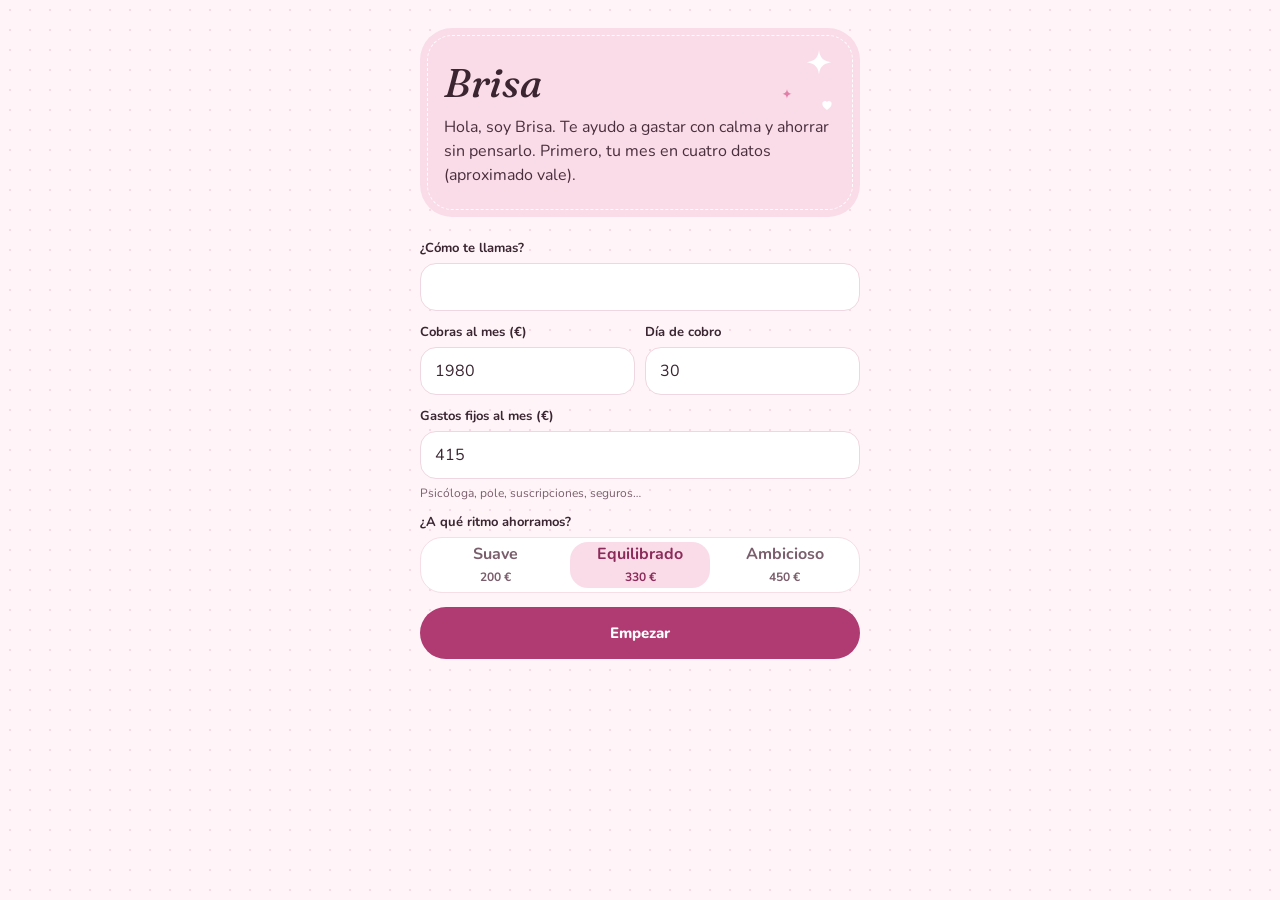
==== index.html @ 7176dec2 "Add files via upload" ====
<!doctype html>
<html lang="es">
<head>
<meta charset="utf-8">
<meta name="viewport" content="width=device-width, initial-scale=1, viewport-fit=cover">
<meta name="theme-color" content="#FFF5F8">
<title>Brisa</title>
<link rel="manifest" href="manifest.webmanifest">
<link rel="icon" href="icon-192.png">
<link rel="apple-touch-icon" href="icon-192.png">
<link rel="preconnect" href="https://fonts.googleapis.com">
<link rel="preconnect" href="https://fonts.gstatic.com" crossorigin>
<link rel="stylesheet" href="https://fonts.googleapis.com/css2?family=Fraunces:ital,opsz,wght@0,9..144,400;0,9..144,500;1,9..144,400;1,9..144,500&family=Nunito:wght@400;600;700;800&display=swap">
<link rel="stylesheet" href="styles.css">
</head>
<body>
<div id="app" class="app"></div>
<nav id="nav" class="nav" aria-label="Principal" hidden>
  <a href="#inicio" data-r="inicio"><svg viewBox="0 0 24 24"><path d="M4 11l8-6 8 6v8a1 1 0 0 1-1 1h-4v-5h-6v5H5a1 1 0 0 1-1-1z"/></svg><span>Inicio</span></a>
  <a href="#movimientos" data-r="movimientos"><svg viewBox="0 0 24 24"><path d="M9 7h11M9 12h11M9 17h11M4.5 7h.01M4.5 12h.01M4.5 17h.01"/></svg><span>Movimientos</span></a>
  <a href="#presupuesto" data-r="presupuesto"><svg viewBox="0 0 24 24"><path d="M11 4a8 8 0 1 0 9 9h-9z"/><path d="M14.5 3.5a7 7 0 0 1 6 6h-6z"/></svg><span>Presupuesto</span></a>
  <a href="#metas" data-r="metas"><svg viewBox="0 0 24 24"><circle cx="12" cy="12" r="8"/><circle cx="12" cy="12" r="4"/><circle cx="12" cy="12" r="0.6"/></svg><span>Metas</span></a>
</nav>
<dialog id="sheet" class="sheet"></dialog>
<input id="file" type="file" accept=".xlsx,.xls,.csv" hidden>
<script src="xlsx.core.min.js"></script>
<script src="categorizador.js"></script>
<script src="reglas-iniciales.js"></script>
<script src="app.js"></script>
</body>
</html>
---- styles.css ----
:root{
  --bg:#FFF5F8; --dots:#F8D9E5; --ink:#3A2530; --muted:#7A5E6B; --line:#F6DDE6; --line2:#F0D6E0;
  --berry:#B03A72; --berry-d:#8C2A5A; --rose:#FADCE8; --rose2:#E27FA8; --rose3:#E9A8C3;
  --mint:#D5EFE3; --mint-d:#2F6B50; --mint-b:#6FBF98; --peach:#FADFD2; --peach-d:#8A4E36;
  --butter:#F8EDC6; --butter-d:#6A5D35; --sky:#D6E8F7; --sky-d:#3E6A92; --lilac:#EBDFFB; --lilac-d:#55406E;
  --serif:'Fraunces',Georgia,serif; --sans:'Nunito',system-ui,-apple-system,sans-serif;
}
*{box-sizing:border-box}
html,body{margin:0;background:var(--bg);color:var(--ink);font-family:var(--sans);-webkit-tap-highlight-color:transparent}
body{background-image:radial-gradient(var(--dots) 1.3px,transparent 1.5px);background-size:20px 20px;min-height:100vh}
a{color:var(--berry)}
button,input,select{font:inherit;color:inherit}
.app{max-width:480px;margin:0 auto;padding:calc(28px + env(safe-area-inset-top)) 20px 120px}
.app.full{padding-bottom:40px}
h1,.h1{font-family:var(--serif);font-style:italic;font-weight:500;font-size:28px;letter-spacing:-.3px;margin:0}
.h2{font-family:var(--serif);font-weight:500;font-size:17px;margin:20px 0 10px}
.muted{color:var(--muted)}
.small{font-size:13px}
.xs{font-size:12px}
.spark{display:inline-block;width:16px;height:16px;margin-left:6px;vertical-align:3px;fill:var(--rose2)}
.top{display:flex;justify-content:space-between;align-items:center;margin-bottom:18px;gap:12px}
.icon-btn{width:44px;height:44px;border-radius:22px;border:1px solid var(--line);background:#fff;display:flex;align-items:center;justify-content:center;cursor:pointer;flex-shrink:0;text-decoration:none;color:var(--ink)}
svg{stroke:currentColor;fill:none;stroke-width:1.6;stroke-linecap:round;stroke-linejoin:round}
.icon-btn svg{width:20px;height:20px}
.card{border-radius:24px;padding:16px 18px;background:#fff;border:1px solid var(--line);margin-bottom:12px}
.card.dash{border:1.5px dashed #F0C3D5}
.hero{position:relative;background:var(--rose);border-radius:32px;padding:24px;outline:1.5px dashed rgba(255,255,255,.95);outline-offset:-8px;margin-bottom:12px;overflow:hidden}
.stitch{outline:1.5px dashed rgba(255,255,255,.95);outline-offset:-8px}
.orn{position:absolute;pointer-events:none;stroke:none}
.big{font-family:var(--serif);font-weight:500;font-size:64px;letter-spacing:-2px;line-height:1}
.num{font-family:var(--serif);font-weight:500}
.bar{height:8px;border-radius:4px;background:rgba(255,255,255,.7);overflow:hidden}
.bar.l{background:#F6E6EC}
.bar>i{display:block;height:100%;border-radius:4px;background:var(--rose2)}
.row{display:flex;justify-content:space-between;align-items:center;gap:10px}
.link-card{display:flex;align-items:center;gap:14px;border-radius:24px;padding:16px 18px;text-decoration:none;color:var(--ink);margin-bottom:12px;border:0;width:100%;text-align:left;cursor:pointer}
.link-card .ic{width:44px;height:44px;border-radius:22px;background:rgba(255,255,255,.75);display:flex;align-items:center;justify-content:center;flex-shrink:0}
.link-card .ic svg{width:22px;height:22px}
.link-card .t{display:flex;flex-direction:column;gap:2px;flex-grow:1}
.link-card b{font-size:15px}
.btn{display:flex;align-items:center;justify-content:center;gap:8px;min-height:52px;border-radius:26px;border:0;background:var(--berry);color:#fff;font-weight:800;font-size:15px;cursor:pointer;text-decoration:none;width:100%;padding:0 18px}
.btn.ghost{background:#fff;color:var(--ink);border:1px solid var(--line2)}
.btn.small{min-height:40px;font-size:13px;width:auto;padding:0 16px}
.btns{display:flex;gap:10px;margin-top:16px}
.field{display:flex;flex-direction:column;gap:6px;font-size:13px;font-weight:700;margin-bottom:12px}
.field input,.field select{min-height:48px;border:1px solid var(--line2);border-radius:16px;background:#fff;padding:0 14px;font-size:16px;font-weight:400}
.field input:focus,.field select:focus{outline:2px solid var(--rose2);outline-offset:1px}
.seg{display:flex;gap:4px;padding:4px;background:#fff;border:1px solid var(--line);border-radius:22px;margin-bottom:14px}
.seg button{flex:1;min-height:44px;border:0;border-radius:18px;background:transparent;color:var(--muted);font-weight:700;cursor:pointer}
.seg button[aria-pressed=true]{background:var(--rose);color:var(--berry-d)}
.mov{display:flex;align-items:center;gap:12px;padding:10px 0;border-bottom:1px solid var(--line);width:100%;background:none;border-left:0;border-right:0;border-top:0;text-align:left;cursor:pointer}
.mov .av{width:40px;height:40px;border-radius:20px;display:flex;align-items:center;justify-content:center;font-family:var(--serif);flex-shrink:0}
.mov .t{flex-grow:1;min-width:0;display:flex;flex-direction:column;gap:3px}
.mov .n{font-size:15px;font-weight:600;white-space:nowrap;overflow:hidden;text-overflow:ellipsis}
.chip{display:inline-block;padding:2px 8px;border-radius:10px;font-size:12px;color:var(--ink)}
.amt{font-family:var(--serif);font-size:16px;white-space:nowrap}
.amt.pos{color:var(--mint-d)}
.tiles{display:grid;grid-template-columns:repeat(2,minmax(0,1fr));gap:10px;margin-bottom:12px}
.tile{border-radius:22px;padding:14px 16px;text-decoration:none;color:var(--ink)}
.tile .num{font-size:30px;line-height:1.1;display:block}
.nav{position:fixed;left:50%;transform:translateX(-50%);bottom:calc(16px + env(safe-area-inset-bottom));width:calc(100% - 32px);max-width:448px;height:68px;background:#fff;border:1px solid var(--line);border-radius:30px;display:flex;justify-content:space-around;align-items:center;box-shadow:0 10px 30px rgba(176,58,114,.08);z-index:5}
.nav[hidden]{display:none}
.nav a{display:flex;flex-direction:column;align-items:center;justify-content:center;gap:3px;min-width:64px;min-height:52px;border-radius:20px;text-decoration:none;color:var(--muted);font-size:11px;font-weight:600}
.nav a svg{width:22px;height:22px}
.nav a.on{color:var(--berry-d);background:#FCE4EE;outline:1px dashed var(--rose3);outline-offset:-4px}
.sheet{border:0;border-radius:28px 28px 0 0;padding:20px 20px calc(24px + env(safe-area-inset-bottom));width:100%;max-width:480px;margin:auto auto 0;background:#fff;color:var(--ink)}
.sheet::backdrop{background:rgba(58,37,48,.3)}
.cats{display:grid;grid-template-columns:repeat(2,minmax(0,1fr));gap:8px;margin:12px 0}
.cats button{min-height:44px;border-radius:16px;border:1px solid var(--line);background:#fff;font-size:14px;font-weight:600;cursor:pointer;text-align:left;padding:0 12px;display:flex;align-items:center;gap:8px}
.cats button[aria-pressed=true]{background:var(--rose);border-color:var(--rose2)}
.dot{width:10px;height:10px;border-radius:5px;flex-shrink:0;display:inline-block}
.check{display:flex;gap:10px;align-items:center;font-size:14px;margin:6px 0 14px}
.check input{width:20px;height:20px;accent-color:var(--berry)}
.drop{display:flex;flex-direction:column;align-items:center;gap:8px;text-align:center;padding:26px 18px;background:#fff;border:2px dashed var(--rose3);border-radius:26px;cursor:pointer;width:100%}
.toast{position:fixed;left:50%;transform:translateX(-50%);bottom:100px;background:var(--ink);color:#fff;padding:12px 18px;border-radius:20px;font-size:14px;z-index:10;max-width:90%}
.empty{text-align:center;padding:30px 10px;color:var(--muted)}
@keyframes brSpin{to{transform:rotate(360deg)}}
@keyframes brTwinkle{0%,100%{transform:scale(.5);opacity:.35}50%{transform:scale(1.1);opacity:1}}
@keyframes brPop{0%{transform:scale(.7);opacity:0}70%{transform:scale(1.04);opacity:1}100%{transform:scale(1)}}
.spin{animation:brSpin 2.4s linear infinite}
.tw{animation:brTwinkle 1.6s ease-in-out infinite}
.pop{animation:brPop .45s cubic-bezier(.2,.9,.3,1.2) both}
@media (prefers-reduced-motion:reduce){.spin,.tw,.pop{animation:none}}
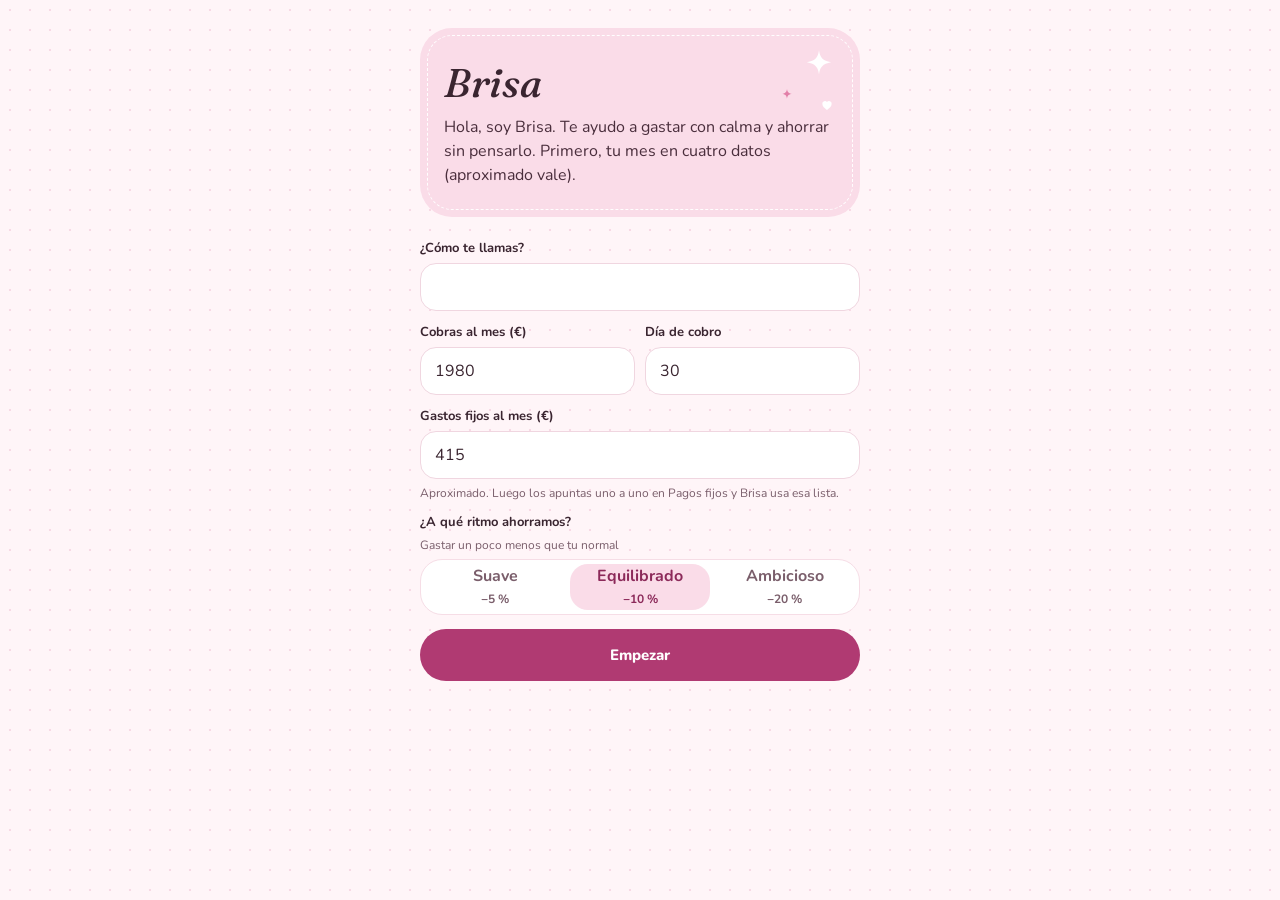
==== commit 2591fd50: "Brisa v0.2.3: calendario de cargos fijos y v0.2 reconstruida - Pagos fijos con calendario: cada carg" ====
--- a/index.html
+++ b/index.html
@@ -10,16 +10,16 @@
 <link rel="apple-touch-icon" href="icon-192.png">
 <link rel="preconnect" href="https://fonts.googleapis.com">
 <link rel="preconnect" href="https://fonts.gstatic.com" crossorigin>
-<link rel="stylesheet" href="https://fonts.googleapis.com/css2?family=Fraunces:ital,opsz,wght@0,9..144,400;0,9..144,500;1,9..144,400;1,9..144,500&family=Nunito:wght@400;600;700;800&display=swap">
+<link rel="stylesheet" href="https://fonts.googleapis.com/css2?family=Fraunces:ital,opsz,wght@0,9..144,400;0,9..144,500;1,9..144,400;1,9..144,500&family=Nunito:wght@400;600;700;800&family=Pixelify+Sans:wght@400;600&display=swap">
 <link rel="stylesheet" href="styles.css">
 </head>
 <body>
 <div id="app" class="app"></div>
 <nav id="nav" class="nav" aria-label="Principal" hidden>
-  <a href="#inicio" data-r="inicio"><svg viewBox="0 0 24 24"><path d="M4 11l8-6 8 6v8a1 1 0 0 1-1 1h-4v-5h-6v5H5a1 1 0 0 1-1-1z"/></svg><span>Inicio</span></a>
-  <a href="#movimientos" data-r="movimientos"><svg viewBox="0 0 24 24"><path d="M9 7h11M9 12h11M9 17h11M4.5 7h.01M4.5 12h.01M4.5 17h.01"/></svg><span>Movimientos</span></a>
-  <a href="#presupuesto" data-r="presupuesto"><svg viewBox="0 0 24 24"><path d="M11 4a8 8 0 1 0 9 9h-9z"/><path d="M14.5 3.5a7 7 0 0 1 6 6h-6z"/></svg><span>Presupuesto</span></a>
-  <a href="#metas" data-r="metas"><svg viewBox="0 0 24 24"><circle cx="12" cy="12" r="8"/><circle cx="12" cy="12" r="4"/><circle cx="12" cy="12" r="0.6"/></svg><span>Metas</span></a>
+  <a href="#inicio" data-r="inicio"><svg viewBox="0 0 24 24" aria-hidden="true"><path d="M4.5 10.4 12 4.5l7.5 5.9v8.1a1.5 1.5 0 0 1-1.5 1.5H6a1.5 1.5 0 0 1-1.5-1.5z" fill="currentColor" fill-opacity=".2" stroke="none"/><path d="M4.5 10.4 12 4.5l7.5 5.9v8.1a1.5 1.5 0 0 1-1.5 1.5H6a1.5 1.5 0 0 1-1.5-1.5z"/><path d="M10 20v-4a2 2 0 0 1 4 0v4"/></svg><span>Inicio</span></a>
+  <a href="#movimientos" data-r="movimientos"><svg viewBox="0 0 24 24" aria-hidden="true"><path d="M3.5 7a2 2 0 0 1 2-2h13a2 2 0 0 1 2 2v0a2 2 0 0 1-2 2h-13a2 2 0 0 1-2-2z" fill="currentColor" fill-opacity=".2" stroke="none"/><path d="M9 7h10M9 12h10M9 17h6.5"/><circle cx="5.5" cy="7" r="1.15" fill="currentColor" stroke="none"/><circle cx="5.5" cy="12" r="1.15" fill="currentColor" stroke="none"/><circle cx="5.5" cy="17" r="1.15" fill="currentColor" stroke="none"/></svg><span>Movimientos</span></a>
+  <a href="#presupuesto" data-r="presupuesto"><svg viewBox="0 0 24 24" aria-hidden="true"><path d="M14 3.6a7.4 7.4 0 0 1 6.4 6.4H14z" fill="currentColor" fill-opacity=".2" stroke="none"/><path d="M11 4.5a7.6 7.6 0 1 0 8.5 8.5H11z"/><path d="M14 3.6a7.4 7.4 0 0 1 6.4 6.4H14z"/></svg><span>Presupuesto</span></a>
+  <a href="#metas" data-r="metas"><svg viewBox="0 0 24 24" aria-hidden="true"><path d="M16.5 12a4.5 4.5 0 1 1-9 0 4.5 4.5 0 0 1 9 0z" fill="currentColor" fill-opacity=".2" stroke="none"/><circle cx="12" cy="12" r="8"/><circle cx="12" cy="12" r="4.5"/><circle cx="12" cy="12" r="1.1" fill="currentColor" stroke="none"/></svg><span>Metas</span></a>
 </nav>
 <dialog id="sheet" class="sheet"></dialog>
 <input id="file" type="file" accept=".xlsx,.xls,.csv" hidden>
--- a/styles.css
+++ b/styles.css
@@ -59,7 +59,7 @@
 .tile{border-radius:22px;padding:14px 16px;text-decoration:none;color:var(--ink)}
 .tile .num{font-size:30px;line-height:1.1;display:block}
 .nav{position:fixed;left:50%;transform:translateX(-50%);bottom:calc(16px + env(safe-area-inset-bottom));width:calc(100% - 32px);max-width:448px;height:68px;background:#fff;border:1px solid var(--line);border-radius:30px;display:flex;justify-content:space-around;align-items:center;box-shadow:0 10px 30px rgba(176,58,114,.08);z-index:5}
-.nav[hidden]{display:none}
+.nav[hidden],.field[hidden]{display:none}
 .nav a{display:flex;flex-direction:column;align-items:center;justify-content:center;gap:3px;min-width:64px;min-height:52px;border-radius:20px;text-decoration:none;color:var(--muted);font-size:11px;font-weight:600}
 .nav a svg{width:22px;height:22px}
 .nav a.on{color:var(--berry-d);background:#FCE4EE;outline:1px dashed var(--rose3);outline-offset:-4px}
@@ -81,3 +81,51 @@
 .tw{animation:brTwinkle 1.6s ease-in-out infinite}
 .pop{animation:brPop .45s cubic-bezier(.2,.9,.3,1.2) both}
 @media (prefers-reduced-motion:reduce){.spin,.tw,.pop{animation:none}}
+
+.pix{font-family:'Pixelify Sans',ui-monospace,monospace}
+.hearts{display:flex;gap:4px;flex-wrap:wrap;margin-top:4px}
+.pix-art{stroke:none!important}
+.pix-art rect{stroke:none}
+.hearts svg,.pix-art{stroke:none;fill:none}
+
+/* v0.2.3 */
+.icon-btn.sm{width:36px;height:36px;border-radius:18px}
+.icon-btn.sm svg{width:18px;height:18px}
+.ic-big{width:56px;height:56px;border-radius:28px;display:flex;align-items:center;justify-content:center}
+.ic-big svg{width:28px;height:28px}
+.ln{display:flex;justify-content:space-between;align-items:center;gap:10px;font-size:14px}
+.ln .num{font-size:17px;white-space:nowrap}
+.total-pix{display:flex;justify-content:space-between;align-items:baseline;background:var(--rose);border-radius:20px;padding:12px 16px;margin-bottom:12px}
+.total-pix .pix{font-size:13px;color:var(--berry-d);letter-spacing:.5px}
+/* Calendario de cargos */
+.cal{padding:14px 14px 12px}
+.cal-g{display:grid;grid-template-columns:repeat(7,minmax(0,1fr));gap:2px;text-align:center}
+.cal-h{font-size:11px;font-weight:700;color:var(--muted);padding:2px 0 4px}
+.cal-d{display:flex;flex-direction:column;align-items:center;justify-content:flex-start;gap:2px;min-height:44px;padding:5px 0 3px;border:0;border-radius:12px;background:none;font-size:13px;cursor:pointer;color:var(--ink)}
+.cal-d.hoy span:first-child{width:24px;height:24px;line-height:24px;border-radius:12px;outline:1.5px solid var(--rose2)}
+.cal-d.sel{background:var(--rose)}
+.cal-p{display:flex;gap:2px;height:9px;align-items:center}
+.cal-p i{width:6px;height:6px;border-radius:3px;display:block}
+.cal-p svg,.cal-ley svg{stroke:none;fill:none}
+.cal-ley{display:flex;flex-wrap:wrap;gap:6px 12px;margin-top:8px}
+.cal-ley span{display:inline-flex;align-items:center;gap:4px}
+.cal-ley i{width:7px;height:7px;border-radius:4px;display:inline-block}
+.mov .av b{font-weight:500}
+.cuotas-ed{display:grid;grid-template-columns:repeat(3,minmax(0,1fr));gap:8px;margin-bottom:12px}
+.cuotas-ed input{min-height:42px}
+/* Ajustes en grupos */
+.aj-lbl{font-family:var(--serif);font-size:15px;font-weight:500;font-style:italic;margin:0 0 6px 4px}
+.aj-grp{background:#fff;border:1px solid var(--line);border-radius:22px;padding:2px 16px;margin-bottom:14px}
+.aj-row{display:flex;align-items:center;gap:10px;min-height:52px;padding:6px 0;border:0;border-bottom:1px solid var(--line);background:none;width:100%;text-align:left;text-decoration:none;color:var(--ink);cursor:pointer}
+div.aj-row{cursor:default}
+.aj-row:last-child{border-bottom:0}
+.aj-row .t{display:flex;flex-direction:column;gap:1px;flex-grow:1;min-width:0}
+.aj-row b{font-size:14px}
+.aj-in{min-height:40px;border:1px solid var(--line2);border-radius:12px;background:#fff;padding:0 10px;font-size:16px;text-align:right}
+.aj-in:focus{outline:2px solid var(--rose2);outline-offset:1px}
+/* Ventana con destellos */
+@keyframes brFade{from{opacity:0}to{opacity:1}}
+.scrim{position:fixed;inset:0;background:rgba(58,37,48,.28);display:flex;align-items:center;justify-content:center;padding:24px;z-index:20;animation:brFade .25s ease-out}
+.modal{position:relative;width:100%;max-width:380px;background:var(--rose);border-radius:34px;padding:40px 26px 24px;display:flex;flex-direction:column;align-items:center;gap:10px;text-align:center;box-shadow:0 24px 60px rgba(176,58,114,.25)}
+.d1{animation-delay:.1s}.d2{animation-delay:.4s}.d3{animation-delay:.7s}.d4{animation-delay:1s}.d5{animation-delay:1.3s}.d6{animation-delay:.55s}
+@media (prefers-reduced-motion:reduce){.scrim{animation:none}}
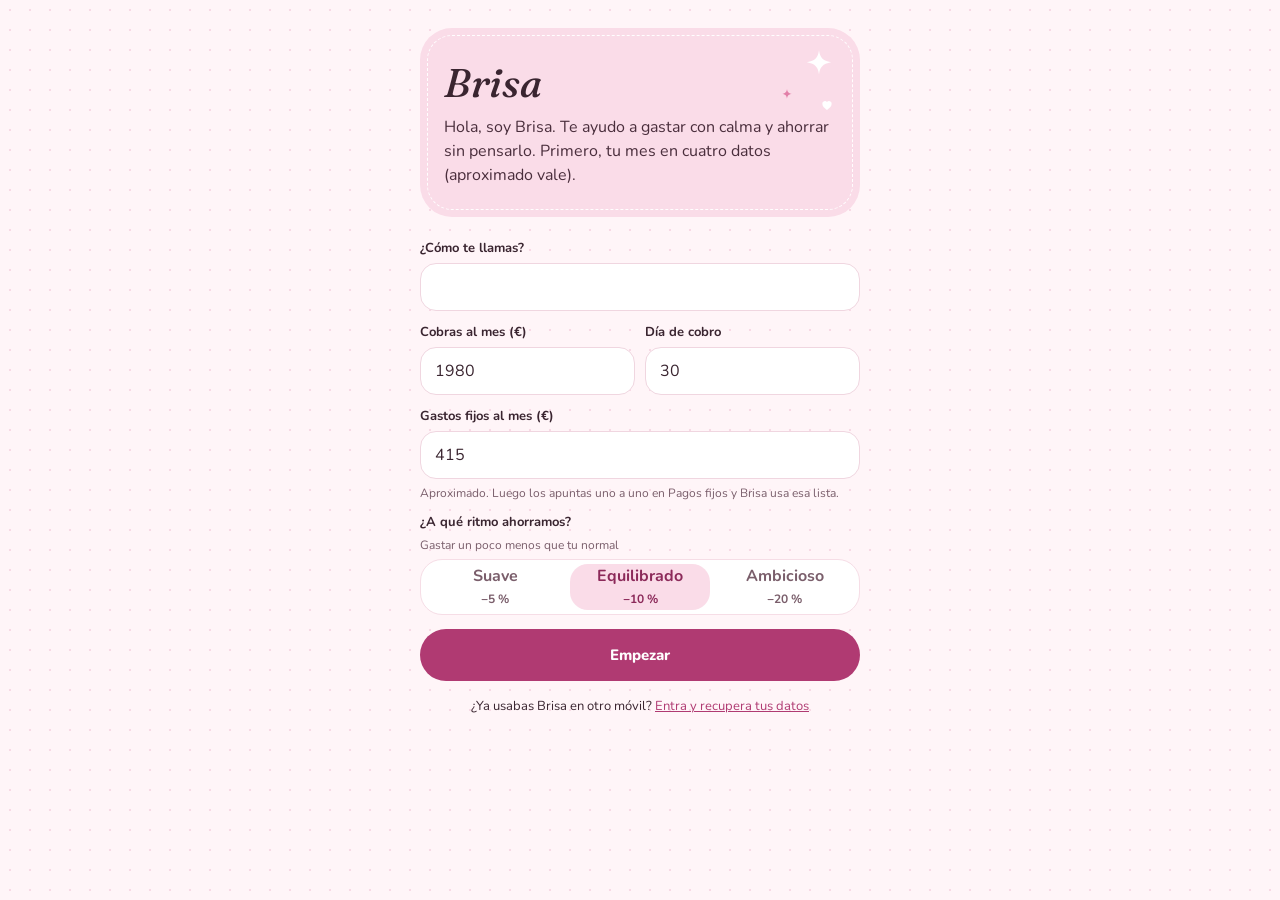
==== commit e881c9db: "v0.6.0: modo oscuro rosado (Automático, Claro u Oscuro en Ajustes) Co-Authored-By: Claude Opus 5.5 <" ====
--- a/index.html
+++ b/index.html
@@ -4,6 +4,20 @@
 <meta charset="utf-8">
 <meta name="viewport" content="width=device-width, initial-scale=1, viewport-fit=cover">
 <meta name="theme-color" content="#FFF5F8">
+<script>
+  // Modo oscuro: «auto» sigue al móvil; «light»/«dark» fijos (Ajustes › Apariencia)
+  (function () {
+    var mq = window.matchMedia ? matchMedia('(prefers-color-scheme: dark)') : null;
+    window.brisaTema = function () {
+      var t = 'auto'; try { t = localStorage.getItem('brisa:tema') || 'auto'; } catch (e) {}
+      var dark = t === 'dark' || (t === 'auto' && mq && mq.matches);
+      document.documentElement.setAttribute('data-theme', dark ? 'dark' : 'light');
+      var m = document.querySelector('meta[name=theme-color]'); if (m) m.setAttribute('content', dark ? '#2B1623' : '#FFF5F8');
+    };
+    window.brisaTema();
+    if (mq && mq.addEventListener) mq.addEventListener('change', window.brisaTema);
+  })();
+</script>
 <title>Brisa</title>
 <link rel="manifest" href="manifest.webmanifest">
 <link rel="icon" href="icon-192.png">
@@ -26,6 +40,8 @@
 <script src="xlsx.core.min.js"></script>
 <script src="categorizador.js"></script>
 <script src="reglas-iniciales.js"></script>
+<script src="supabase.js"></script>
+<script src="nube-config.js"></script>
 <script src="app.js"></script>
 </body>
 </html>
--- a/styles.css
+++ b/styles.css
@@ -1,4 +1,8 @@
+html{color-scheme:light}
 :root{
+  --card:#fff; --hero:#FADCE8; --t-hero:#4A2E3C; --t-hero2:#6A3A50; --t-peach:#5A4238; --t-mint:#3B4A43; --t-mint2:#22392E;
+  --wash:rgba(255,255,255,.75); --dash:#F0C3D5; --pill:#FCE4EE; --bar-l:#F6E6EC; --butter-l:#FFFBEA; --lilac-ic:#6A3FA0;
+  --av-bg:#FFF1E8; --av-bd:#F0B49B; --pt-bg:#EAF2FB; --pt-bd:#B5D4F4; --ex-bg:#F4EEFC; --ex-bd:#D9C8F3;
   --bg:#FFF5F8; --dots:#F8D9E5; --ink:#3A2530; --muted:#7A5E6B; --line:#F6DDE6; --line2:#F0D6E0;
   --berry:#B03A72; --berry-d:#8C2A5A; --rose:#FADCE8; --rose2:#E27FA8; --rose3:#E9A8C3;
   --mint:#D5EFE3; --mint-d:#2F6B50; --mint-b:#6FBF98; --peach:#FADFD2; --peach-d:#8A4E36;
@@ -19,33 +23,33 @@
 .xs{font-size:12px}
 .spark{display:inline-block;width:16px;height:16px;margin-left:6px;vertical-align:3px;fill:var(--rose2)}
 .top{display:flex;justify-content:space-between;align-items:center;margin-bottom:18px;gap:12px}
-.icon-btn{width:44px;height:44px;border-radius:22px;border:1px solid var(--line);background:#fff;display:flex;align-items:center;justify-content:center;cursor:pointer;flex-shrink:0;text-decoration:none;color:var(--ink)}
+.icon-btn{width:44px;height:44px;border-radius:22px;border:1px solid var(--line);background:var(--card);display:flex;align-items:center;justify-content:center;cursor:pointer;flex-shrink:0;text-decoration:none;color:var(--ink)}
 svg{stroke:currentColor;fill:none;stroke-width:1.6;stroke-linecap:round;stroke-linejoin:round}
 .icon-btn svg{width:20px;height:20px}
-.card{border-radius:24px;padding:16px 18px;background:#fff;border:1px solid var(--line);margin-bottom:12px}
-.card.dash{border:1.5px dashed #F0C3D5}
-.hero{position:relative;background:var(--rose);border-radius:32px;padding:24px;outline:1.5px dashed rgba(255,255,255,.95);outline-offset:-8px;margin-bottom:12px;overflow:hidden}
+.card{border-radius:24px;padding:16px 18px;background:var(--card);border:1px solid var(--line);margin-bottom:12px}
+.card.dash{border:1.5px dashed var(--dash)}
+.hero{position:relative;background:var(--hero);border-radius:32px;padding:24px;outline:1.5px dashed rgba(255,255,255,.95);outline-offset:-8px;margin-bottom:12px;overflow:hidden}
 .stitch{outline:1.5px dashed rgba(255,255,255,.95);outline-offset:-8px}
 .orn{position:absolute;pointer-events:none;stroke:none}
 .big{font-family:var(--serif);font-weight:500;font-size:64px;letter-spacing:-2px;line-height:1}
 .num{font-family:var(--serif);font-weight:500}
 .bar{height:8px;border-radius:4px;background:rgba(255,255,255,.7);overflow:hidden}
-.bar.l{background:#F6E6EC}
+.bar.l{background:var(--bar-l)}
 .bar>i{display:block;height:100%;border-radius:4px;background:var(--rose2)}
 .row{display:flex;justify-content:space-between;align-items:center;gap:10px}
 .link-card{display:flex;align-items:center;gap:14px;border-radius:24px;padding:16px 18px;text-decoration:none;color:var(--ink);margin-bottom:12px;border:0;width:100%;text-align:left;cursor:pointer}
-.link-card .ic{width:44px;height:44px;border-radius:22px;background:rgba(255,255,255,.75);display:flex;align-items:center;justify-content:center;flex-shrink:0}
+.link-card .ic{width:44px;height:44px;border-radius:22px;background:var(--wash);display:flex;align-items:center;justify-content:center;flex-shrink:0}
 .link-card .ic svg{width:22px;height:22px}
 .link-card .t{display:flex;flex-direction:column;gap:2px;flex-grow:1}
 .link-card b{font-size:15px}
 .btn{display:flex;align-items:center;justify-content:center;gap:8px;min-height:52px;border-radius:26px;border:0;background:var(--berry);color:#fff;font-weight:800;font-size:15px;cursor:pointer;text-decoration:none;width:100%;padding:0 18px}
-.btn.ghost{background:#fff;color:var(--ink);border:1px solid var(--line2)}
+.btn.ghost{background:var(--card);color:var(--ink);border:1px solid var(--line2)}
 .btn.small{min-height:40px;font-size:13px;width:auto;padding:0 16px}
 .btns{display:flex;gap:10px;margin-top:16px}
 .field{display:flex;flex-direction:column;gap:6px;font-size:13px;font-weight:700;margin-bottom:12px}
-.field input,.field select{min-height:48px;border:1px solid var(--line2);border-radius:16px;background:#fff;padding:0 14px;font-size:16px;font-weight:400}
+.field input,.field select{min-height:48px;border:1px solid var(--line2);border-radius:16px;background:var(--card);padding:0 14px;font-size:16px;font-weight:400}
 .field input:focus,.field select:focus{outline:2px solid var(--rose2);outline-offset:1px}
-.seg{display:flex;gap:4px;padding:4px;background:#fff;border:1px solid var(--line);border-radius:22px;margin-bottom:14px}
+.seg{display:flex;gap:4px;padding:4px;background:var(--card);border:1px solid var(--line);border-radius:22px;margin-bottom:14px}
 .seg button{flex:1;min-height:44px;border:0;border-radius:18px;background:transparent;color:var(--muted);font-weight:700;cursor:pointer}
 .seg button[aria-pressed=true]{background:var(--rose);color:var(--berry-d)}
 .mov{display:flex;align-items:center;gap:12px;padding:10px 0;border-bottom:1px solid var(--line);width:100%;background:none;border-left:0;border-right:0;border-top:0;text-align:left;cursor:pointer}
@@ -58,20 +62,20 @@
 .tiles{display:grid;grid-template-columns:repeat(2,minmax(0,1fr));gap:10px;margin-bottom:12px}
 .tile{border-radius:22px;padding:14px 16px;text-decoration:none;color:var(--ink)}
 .tile .num{font-size:30px;line-height:1.1;display:block}
-.nav{position:fixed;left:50%;transform:translateX(-50%);bottom:calc(16px + env(safe-area-inset-bottom));width:calc(100% - 32px);max-width:448px;height:68px;background:#fff;border:1px solid var(--line);border-radius:30px;display:flex;justify-content:space-around;align-items:center;box-shadow:0 10px 30px rgba(176,58,114,.08);z-index:5}
+.nav{position:fixed;left:50%;transform:translateX(-50%);bottom:calc(16px + env(safe-area-inset-bottom));width:calc(100% - 32px);max-width:448px;height:68px;background:var(--card);border:1px solid var(--line);border-radius:30px;display:flex;justify-content:space-around;align-items:center;box-shadow:0 10px 30px rgba(176,58,114,.08);z-index:5}
 .nav[hidden],.field[hidden]{display:none}
 .nav a{display:flex;flex-direction:column;align-items:center;justify-content:center;gap:3px;min-width:64px;min-height:52px;border-radius:20px;text-decoration:none;color:var(--muted);font-size:11px;font-weight:600}
 .nav a svg{width:22px;height:22px}
-.nav a.on{color:var(--berry-d);background:#FCE4EE;outline:1px dashed var(--rose3);outline-offset:-4px}
-.sheet{border:0;border-radius:28px 28px 0 0;padding:20px 20px calc(24px + env(safe-area-inset-bottom));width:100%;max-width:480px;margin:auto auto 0;background:#fff;color:var(--ink)}
+.nav a.on{color:var(--berry-d);background:var(--pill);outline:1px dashed var(--rose3);outline-offset:-4px}
+.sheet{border:0;border-radius:28px 28px 0 0;padding:20px 20px calc(24px + env(safe-area-inset-bottom));width:100%;max-width:480px;margin:auto auto 0;background:var(--card);color:var(--ink)}
 .sheet::backdrop{background:rgba(58,37,48,.3)}
 .cats{display:grid;grid-template-columns:repeat(2,minmax(0,1fr));gap:8px;margin:12px 0}
-.cats button{min-height:44px;border-radius:16px;border:1px solid var(--line);background:#fff;font-size:14px;font-weight:600;cursor:pointer;text-align:left;padding:0 12px;display:flex;align-items:center;gap:8px}
+.cats button{min-height:44px;border-radius:16px;border:1px solid var(--line);background:var(--card);font-size:14px;font-weight:600;cursor:pointer;text-align:left;padding:0 12px;display:flex;align-items:center;gap:8px}
 .cats button[aria-pressed=true]{background:var(--rose);border-color:var(--rose2)}
 .dot{width:10px;height:10px;border-radius:5px;flex-shrink:0;display:inline-block}
 .check{display:flex;gap:10px;align-items:center;font-size:14px;margin:6px 0 14px}
 .check input{width:20px;height:20px;accent-color:var(--berry)}
-.drop{display:flex;flex-direction:column;align-items:center;gap:8px;text-align:center;padding:26px 18px;background:#fff;border:2px dashed var(--rose3);border-radius:26px;cursor:pointer;width:100%}
+.drop{display:flex;flex-direction:column;align-items:center;gap:8px;text-align:center;padding:26px 18px;background:var(--card);border:2px dashed var(--rose3);border-radius:26px;cursor:pointer;width:100%}
 .toast{position:fixed;left:50%;transform:translateX(-50%);bottom:100px;background:var(--ink);color:#fff;padding:12px 18px;border-radius:20px;font-size:14px;z-index:10;max-width:90%}
 .empty{text-align:center;padding:30px 10px;color:var(--muted)}
 @keyframes brSpin{to{transform:rotate(360deg)}}
@@ -115,17 +119,97 @@
 .cuotas-ed input{min-height:42px}
 /* Ajustes en grupos */
 .aj-lbl{font-family:var(--serif);font-size:15px;font-weight:500;font-style:italic;margin:0 0 6px 4px}
-.aj-grp{background:#fff;border:1px solid var(--line);border-radius:22px;padding:2px 16px;margin-bottom:14px}
+.aj-grp{background:var(--card);border:1px solid var(--line);border-radius:22px;padding:2px 16px;margin-bottom:14px}
 .aj-row{display:flex;align-items:center;gap:10px;min-height:52px;padding:6px 0;border:0;border-bottom:1px solid var(--line);background:none;width:100%;text-align:left;text-decoration:none;color:var(--ink);cursor:pointer}
 div.aj-row{cursor:default}
 .aj-row:last-child{border-bottom:0}
 .aj-row .t{display:flex;flex-direction:column;gap:1px;flex-grow:1;min-width:0}
 .aj-row b{font-size:14px}
-.aj-in{min-height:40px;border:1px solid var(--line2);border-radius:12px;background:#fff;padding:0 10px;font-size:16px;text-align:right}
+.aj-in{min-height:40px;border:1px solid var(--line2);border-radius:12px;background:var(--card);padding:0 10px;font-size:16px;text-align:right}
 .aj-in:focus{outline:2px solid var(--rose2);outline-offset:1px}
 /* Ventana con destellos */
 @keyframes brFade{from{opacity:0}to{opacity:1}}
 .scrim{position:fixed;inset:0;background:rgba(58,37,48,.28);display:flex;align-items:center;justify-content:center;padding:24px;z-index:20;animation:brFade .25s ease-out}
-.modal{position:relative;width:100%;max-width:380px;background:var(--rose);border-radius:34px;padding:40px 26px 24px;display:flex;flex-direction:column;align-items:center;gap:10px;text-align:center;box-shadow:0 24px 60px rgba(176,58,114,.25)}
+.modal{position:relative;width:100%;max-width:380px;background:var(--hero);border-radius:34px;padding:40px 26px 24px;display:flex;flex-direction:column;align-items:center;gap:10px;text-align:center;box-shadow:0 24px 60px rgba(176,58,114,.25)}
 .d1{animation-delay:.1s}.d2{animation-delay:.4s}.d3{animation-delay:.7s}.d4{animation-delay:1s}.d5{animation-delay:1.3s}.d6{animation-delay:.55s}
 @media (prefers-reduced-motion:reduce){.scrim{animation:none}}
+/* v0.3.2 · ¿Me lo compro? */
+.cq-pill{display:flex;align-items:center;gap:12px;min-height:52px;border-radius:26px;background:var(--card);border:1.5px dashed var(--rose3);padding:0 12px 0 8px;margin-bottom:12px;text-decoration:none;color:var(--ink)}
+.cq-pill .ic{width:36px;height:36px;border-radius:18px;background:var(--lilac);color:var(--lilac-ic);display:flex;align-items:center;justify-content:center;flex-shrink:0}
+.cq-pill .ic svg{width:20px;height:20px}
+.cq-pill b{font-size:15px;font-weight:800;flex-grow:1}
+.cq-pill .cnt{font-size:12px;font-weight:700;color:var(--berry-d);background:var(--pill);padding:4px 10px;border-radius:12px;white-space:nowrap}
+.chips{display:flex;gap:6px;flex-wrap:wrap}
+.chip-b{min-height:36px;padding:0 14px;border-radius:18px;border:1px solid var(--line2);background:var(--card);font-size:13px;font-weight:700;cursor:pointer}
+.chip-b[aria-pressed=true]{background:var(--rose);color:var(--berry-d);border-color:var(--rose3)}
+#cqSave svg{width:18px;height:18px}
+/* v0.3.3 · Tu semana en 1 minuto */
+.sem-card{min-height:min(540px,calc(100vh - 260px));border-radius:34px;padding:30px 26px;display:flex;flex-direction:column;gap:16px;margin-bottom:0}
+/* v0.4.3 · Candado: huella o PIN */
+.lk{position:fixed;inset:0;z-index:60;background-color:var(--bg);background-image:radial-gradient(var(--dots) 1.3px,transparent 1.5px);background-size:20px 20px;display:flex;flex-direction:column;align-items:center;text-align:center;padding:calc(96px + env(safe-area-inset-top)) 24px 0;overflow:hidden}
+.lk-finger{position:relative;width:150px;height:150px;border-radius:75px;border:0;background:var(--rose);color:var(--berry);display:flex;align-items:center;justify-content:center;margin:30px 0 28px;cursor:pointer}
+.lk-finger .pulse,.lk-finger .pulse2{position:absolute;inset:0;border-radius:75px;border:2px solid var(--rose2)}
+@keyframes brPulse{0%{transform:scale(1);opacity:.55}100%{transform:scale(1.45);opacity:0}}
+.pulse{animation:brPulse 1.8s ease-out infinite}.pulse2{animation:brPulse 1.8s ease-out .9s infinite}
+.lk-alt{position:absolute;bottom:calc(48px + env(safe-area-inset-bottom));left:24px;right:24px;min-height:48px;border:0;background:transparent;color:var(--berry);font-size:15px;font-weight:800;cursor:pointer}
+.lk-msg{font-size:15px;color:var(--muted);margin-bottom:18px}.lk-msg.lk-err{color:var(--berry);font-weight:700}
+.lk-dots{display:flex;gap:16px;margin-bottom:36px}.lk-dots i{width:16px;height:16px;border-radius:8px;border:2px solid var(--rose2);display:block}.lk-dots i.on{background:var(--rose2)}
+.lk-keys{display:grid;grid-template-columns:repeat(3,minmax(0,1fr));gap:14px 22px;width:100%;max-width:280px}
+.lk-key{width:72px;height:72px;border-radius:36px;border:1px solid var(--line);background:var(--card);font-family:var(--serif);font-size:26px;color:var(--ink);cursor:pointer;justify-self:center;display:flex;align-items:center;justify-content:center}
+.lk-key:active{background:var(--rose)}.lk-key.lk-flat{border:0;background:transparent;color:var(--berry)}
+.lk-in-sheet{display:flex;flex-direction:column;align-items:center;padding:12px 0 4px}
+@keyframes brShake{0%,100%{transform:translateX(0)}25%{transform:translateX(-8px)}75%{transform:translateX(8px)}}
+.shake{animation:brShake .3s ease-in-out 2}
+@media (prefers-reduced-motion:reduce){.pulse,.pulse2{animation:none;opacity:0}.shake{animation:none}}
+/* v0.4.9 · Brisa te recomienda */
+.rec-home{display:flex;flex-direction:column;gap:10px;border-radius:24px;padding:14px 18px;margin-bottom:12px;background:var(--card);border:1.5px dashed var(--dash);text-decoration:none;color:var(--ink)}
+.rec-home.av,.rec.av{background:var(--av-bg);border-color:var(--av-bd)}
+.rec-home .lab,.rec .lab{font-size:12px;letter-spacing:.8px;color:var(--berry)}
+.rec-home.av .lab,.rec.av .lab{color:var(--peach-d)}
+.rec-home .cnt{background:var(--rose);color:var(--berry-d);border-radius:10px;padding:1px 9px;font-size:12px;font-weight:800}
+.rec-home .mas{text-align:right;font-weight:800;color:var(--berry)}
+.rec-home.av .mas{color:var(--peach-d)}
+.rec-h{display:flex;gap:12px;align-items:flex-start}
+.rec-h .ic{width:40px;height:40px;border-radius:20px;background:var(--rose);color:var(--berry);display:flex;align-items:center;justify-content:center;flex-shrink:0}
+.rec-h .ic svg{width:20px;height:20px}
+.av .rec-h .ic{background:var(--peach);color:var(--peach-d)}
+.rec-h .t{display:flex;flex-direction:column;gap:2px;min-width:0}
+.rec-h b{font-size:15px}
+.rec-h .small{color:var(--muted);line-height:1.45;margin:2px 0 0}
+.av .rec-h .small{color:var(--t-peach)}
+.rec{background:var(--card);border:1.5px dashed var(--dash);border-radius:24px;padding:16px 18px;margin-bottom:12px}
+.rec.ys{border-style:solid;border-color:var(--line)}
+.rec-b{display:flex;gap:8px;justify-content:flex-end;flex-wrap:wrap;margin-top:12px}
+.av .rec-b .btn:not(.ghost){background:var(--peach-d)}
+.rec-no{display:block;margin:8px 0 0 auto;background:none;border:0;color:var(--muted);font-size:12px;text-decoration:underline;cursor:pointer;padding:6px 0}
+.ys-t{display:grid;grid-template-columns:minmax(0,1.2fr) minmax(0,1fr) minmax(0,1fr);gap:8px;align-items:center;min-height:34px;border-bottom:1px solid var(--line);font-size:14px}
+.ys-t>span:not(:first-child){text-align:right}
+.ys-now{display:flex;flex-direction:column;gap:2px;background:var(--mint);color:var(--t-mint2);border-radius:16px;padding:10px 14px;margin:8px 0 10px;font-size:13px;line-height:1.45}
+.ys-now.mal{background:var(--peach);color:var(--t-peach)}
+/* v0.5.0 · mes típico, extras y viajes */
+.tip-r{display:grid;grid-template-columns:minmax(0,1.5fr) minmax(0,.8fr) minmax(0,.8fr);gap:6px;align-items:center;min-height:34px;font-size:14px;border-bottom:1px solid var(--line)}
+.tip-r>span:not(:first-child){text-align:right}
+.puntual{background:var(--pt-bg);border:1px solid var(--pt-bd);color:var(--ink)}
+.puntual .lab{font-size:12px;letter-spacing:.8px;color:var(--sky-d)}
+.puntual b{display:block;margin-top:2px}
+.puntual p.small{color:var(--sky-d);line-height:1.45;margin:4px 0 0}
+.puntual .btn:not(.ghost){background:var(--sky-d)}
+.extras{background:var(--ex-bg);border:1px solid var(--ex-bd);color:var(--lilac-d)}
+.icon-btn.sm{width:36px;height:36px}
+/* v0.6.0 · modo oscuro rosado (Automático = como el móvil; Claro / Oscuro fijos en Ajustes) */
+:root[data-theme="dark"]{
+  color-scheme:dark;
+  --bg:#2B1623; --dots:#4A2639; --ink:#FCEEF4; --muted:#DDB3C7; --line:#5A2F48; --line2:#6B3956;
+  --berry:#D25A93; --berry-d:#FFB3D2; --rose:#5C2643; --rose2:#F08DB8; --rose3:#8A4469;
+  --mint:#24403A; --mint-d:#9EE2C2; --mint-b:#6FBF98; --peach:#53302A; --peach-d:#F7BFA3;
+  --butter:#4A3F24; --butter-d:#EBD58F; --sky:#253A50; --sky-d:#A8CCEE; --lilac:#3E2B52; --lilac-d:#D9C2F5;
+  --card:#3B1D2F; --hero:#7A2F57; --t-hero:#FBDCE8; --t-hero2:#FBDCE8; --t-peach:#F7BFA3; --t-mint:#9EE2C2; --t-mint2:#CFF3E2;
+  --wash:rgba(255,255,255,.1); --dash:#8A4469; --pill:#5C2643; --bar-l:#4A2639; --butter-l:#3A3122; --lilac-ic:#D9C2F5;
+  --av-bg:#53302A; --av-bd:#8A5544; --pt-bg:#253A50; --pt-bd:#3E5F80; --ex-bg:#3E2B52; --ex-bd:#5E4880;
+}
+:root[data-theme="dark"] .chip,:root[data-theme="dark"] .mov .av{color:#3A2530}
+:root[data-theme="dark"] .toast{background:#FCEEF4;color:#2B1623}
+:root[data-theme="dark"] .av .rec-b .btn:not(.ghost),:root[data-theme="dark"] .puntual .btn:not(.ghost){color:#2B1623}
+:root[data-theme="dark"] .nav{box-shadow:0 10px 30px rgba(0,0,0,.35)}
+:root[data-theme="dark"] .hero,:root[data-theme="dark"] .stitch{outline-color:rgba(255,255,255,.45)}
+:root[data-theme="dark"] .sheet::backdrop,:root[data-theme="dark"] .scrim{background:rgba(0,0,0,.5)}
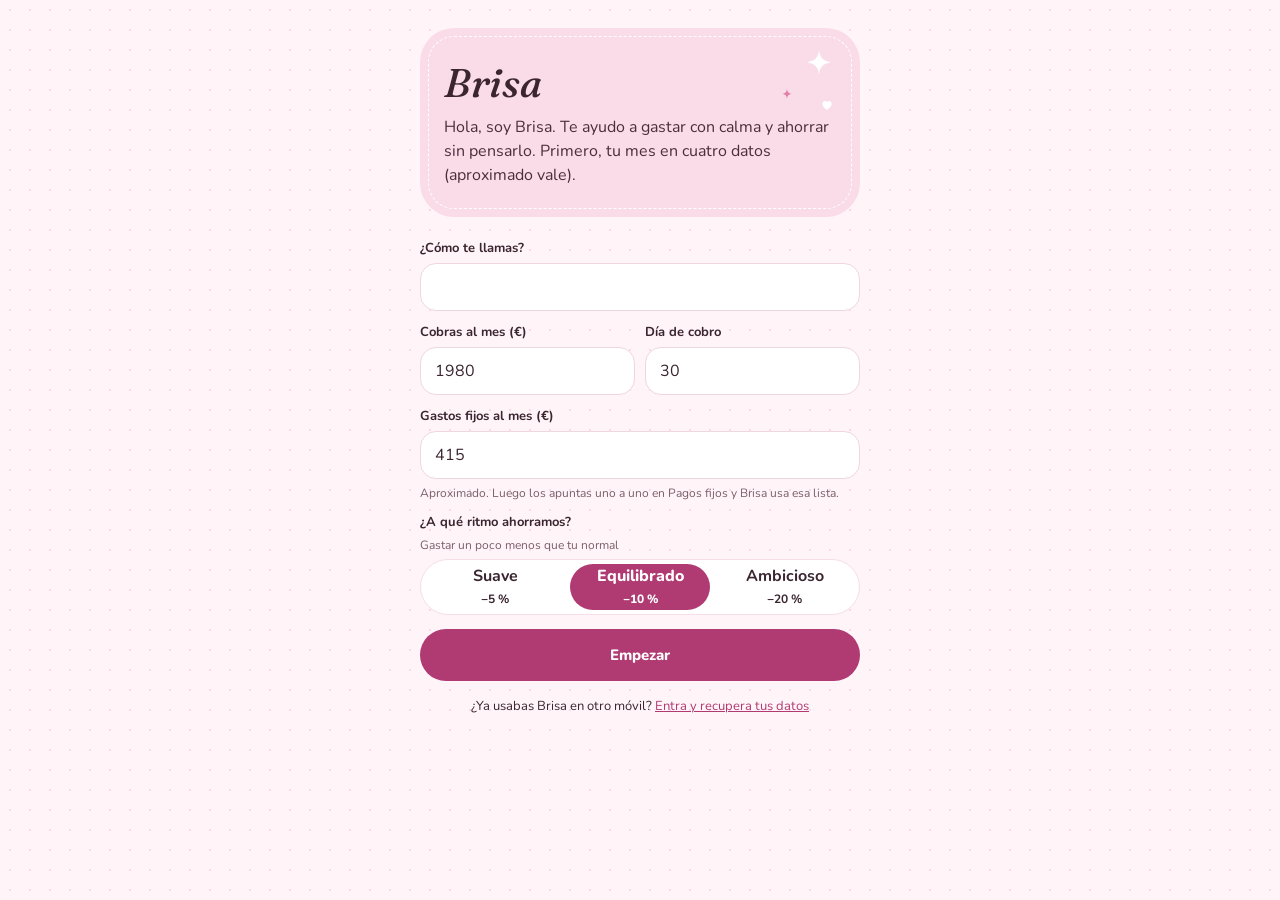
==== commit 4ed5be90: "v0.9.0: estilo Bra-Píxel y voz más sassy Barra de 5 pestañas con la activa en píldora, inicial en un" ====
--- a/index.html
+++ b/index.html
@@ -30,10 +30,11 @@
 <body>
 <div id="app" class="app"></div>
 <nav id="nav" class="nav" aria-label="Principal" hidden>
-  <a href="#inicio" data-r="inicio"><svg viewBox="0 0 24 24" aria-hidden="true"><path d="M4.5 10.4 12 4.5l7.5 5.9v8.1a1.5 1.5 0 0 1-1.5 1.5H6a1.5 1.5 0 0 1-1.5-1.5z" fill="currentColor" fill-opacity=".2" stroke="none"/><path d="M4.5 10.4 12 4.5l7.5 5.9v8.1a1.5 1.5 0 0 1-1.5 1.5H6a1.5 1.5 0 0 1-1.5-1.5z"/><path d="M10 20v-4a2 2 0 0 1 4 0v4"/></svg><span>Inicio</span></a>
-  <a href="#movimientos" data-r="movimientos"><svg viewBox="0 0 24 24" aria-hidden="true"><path d="M3.5 7a2 2 0 0 1 2-2h13a2 2 0 0 1 2 2v0a2 2 0 0 1-2 2h-13a2 2 0 0 1-2-2z" fill="currentColor" fill-opacity=".2" stroke="none"/><path d="M9 7h10M9 12h10M9 17h6.5"/><circle cx="5.5" cy="7" r="1.15" fill="currentColor" stroke="none"/><circle cx="5.5" cy="12" r="1.15" fill="currentColor" stroke="none"/><circle cx="5.5" cy="17" r="1.15" fill="currentColor" stroke="none"/></svg><span>Movimientos</span></a>
-  <a href="#presupuesto" data-r="presupuesto"><svg viewBox="0 0 24 24" aria-hidden="true"><path d="M14 3.6a7.4 7.4 0 0 1 6.4 6.4H14z" fill="currentColor" fill-opacity=".2" stroke="none"/><path d="M11 4.5a7.6 7.6 0 1 0 8.5 8.5H11z"/><path d="M14 3.6a7.4 7.4 0 0 1 6.4 6.4H14z"/></svg><span>Presupuesto</span></a>
-  <a href="#metas" data-r="metas"><svg viewBox="0 0 24 24" aria-hidden="true"><path d="M16.5 12a4.5 4.5 0 1 1-9 0 4.5 4.5 0 0 1 9 0z" fill="currentColor" fill-opacity=".2" stroke="none"/><circle cx="12" cy="12" r="8"/><circle cx="12" cy="12" r="4.5"/><circle cx="12" cy="12" r="1.1" fill="currentColor" stroke="none"/></svg><span>Metas</span></a>
+  <a href="#inicio" data-r="inicio"><span class="pi"><svg viewBox="0 0 24 24" aria-hidden="true"><path d="M4.5 10.4 12 4.5l7.5 5.9v8.1a1.5 1.5 0 0 1-1.5 1.5H6a1.5 1.5 0 0 1-1.5-1.5z" fill="currentColor" fill-opacity=".2" stroke="none"/><path d="M4.5 10.4 12 4.5l7.5 5.9v8.1a1.5 1.5 0 0 1-1.5 1.5H6a1.5 1.5 0 0 1-1.5-1.5z"/><path d="M10 20v-4a2 2 0 0 1 4 0v4"/></svg></span><span>Inicio</span></a>
+  <a href="#movimientos" data-r="movimientos"><span class="pi"><svg viewBox="0 0 24 24" aria-hidden="true"><path d="M3.5 7a2 2 0 0 1 2-2h13a2 2 0 0 1 2 2v0a2 2 0 0 1-2 2h-13a2 2 0 0 1-2-2z" fill="currentColor" fill-opacity=".2" stroke="none"/><path d="M9 7h10M9 12h10M9 17h6.5"/><circle cx="5.5" cy="7" r="1.15" fill="currentColor" stroke="none"/><circle cx="5.5" cy="12" r="1.15" fill="currentColor" stroke="none"/><circle cx="5.5" cy="17" r="1.15" fill="currentColor" stroke="none"/></svg></span><span>Movimientos</span></a>
+  <a href="#presupuesto" data-r="presupuesto"><span class="pi"><svg viewBox="0 0 24 24" aria-hidden="true"><path d="M14 3.6a7.4 7.4 0 0 1 6.4 6.4H14z" fill="currentColor" fill-opacity=".2" stroke="none"/><path d="M11 4.5a7.6 7.6 0 1 0 8.5 8.5H11z"/><path d="M14 3.6a7.4 7.4 0 0 1 6.4 6.4H14z"/></svg></span><span>Presupuesto</span></a>
+  <a href="#metas" data-r="metas"><span class="pi"><svg viewBox="0 0 24 24" aria-hidden="true"><path d="M16.5 12a4.5 4.5 0 1 1-9 0 4.5 4.5 0 0 1 9 0z" fill="currentColor" fill-opacity=".2" stroke="none"/><circle cx="12" cy="12" r="8"/><circle cx="12" cy="12" r="4.5"/><circle cx="12" cy="12" r="1.1" fill="currentColor" stroke="none"/></svg></span><span>Metas</span></a>
+  <a href="#ajustes" data-r="ajustes"><span class="pi"><svg viewBox="0 0 24 24" aria-hidden="true"><path d="M17.7 7.5a2.2 2.2 0 1 1-4.4 0 2.2 2.2 0 0 1 4.4 0zM11.2 16.5a2.2 2.2 0 1 1-4.4 0 2.2 2.2 0 0 1 4.4 0z" fill="currentColor" fill-opacity=".2" stroke="none"/><path d="M4 7.5h9.3M17.7 7.5H20M4 16.5h2.8M11.2 16.5H20"/><circle cx="15.5" cy="7.5" r="2.2"/><circle cx="9" cy="16.5" r="2.2"/></svg></span><span>Ajustes</span></a>
 </nav>
 <dialog id="sheet" class="sheet"></dialog>
 <input id="file" type="file" accept=".xlsx,.xls,.csv" hidden>
--- a/styles.css
+++ b/styles.css
@@ -201,9 +201,9 @@
   color-scheme:dark;
   --bg:#2B1623; --dots:#4A2639; --ink:#FCEEF4; --muted:#DDB3C7; --line:#5A2F48; --line2:#6B3956;
   --berry:#D25A93; --berry-d:#FFB3D2; --rose:#5C2643; --rose2:#F08DB8; --rose3:#8A4469;
-  --mint:#24403A; --mint-d:#9EE2C2; --mint-b:#6FBF98; --peach:#53302A; --peach-d:#F7BFA3;
+  --mint:#4A3528; --mint-d:#F3D7A4; --mint-b:#E3B877; --peach:#53302A; --peach-d:#F7BFA3;
   --butter:#4A3F24; --butter-d:#EBD58F; --sky:#253A50; --sky-d:#A8CCEE; --lilac:#3E2B52; --lilac-d:#D9C2F5;
-  --card:#3B1D2F; --hero:#7A2F57; --t-hero:#FBDCE8; --t-hero2:#FBDCE8; --t-peach:#F7BFA3; --t-mint:#9EE2C2; --t-mint2:#CFF3E2;
+  --card:#3B1D2F; --hero:#7A2F57; --t-hero:#FBDCE8; --t-hero2:#FBDCE8; --t-peach:#F7BFA3; --t-mint:#F3D7A4; --t-mint2:#FBEBD0;
   --wash:rgba(255,255,255,.1); --dash:#8A4469; --pill:#5C2643; --bar-l:#4A2639; --butter-l:#3A3122; --lilac-ic:#D9C2F5;
   --av-bg:#53302A; --av-bd:#8A5544; --pt-bg:#253A50; --pt-bd:#3E5F80; --ex-bg:#3E2B52; --ex-bd:#5E4880;
 }
@@ -213,3 +213,32 @@
 :root[data-theme="dark"] .nav{box-shadow:0 10px 30px rgba(0,0,0,.35)}
 :root[data-theme="dark"] .hero,:root[data-theme="dark"] .stitch{outline-color:rgba(255,255,255,.45)}
 :root[data-theme="dark"] .sheet::backdrop,:root[data-theme="dark"] .scrim{background:rgba(0,0,0,.5)}
+/* v0.9.0 · Bra-Píxel: la distribución de Material 3 Expressive con el alma de Brisa */
+.card{border-radius:26px}
+.hero{border-radius:34px;outline-offset:-9px}
+.tile{border-radius:24px}
+.link-card,.rec,.rec-home{border-radius:26px}
+.sheet{border-radius:34px 34px 0 0}
+/* Control segmentado: grupo de botones en píldora, el elegido relleno */
+.seg{border-radius:999px}
+.seg button{border-radius:999px;color:var(--ink)}
+.seg button[aria-pressed=true]{background:var(--berry);color:#fff;font-weight:800}
+.chip-b[aria-pressed=true]{border-style:dashed}
+/* Barra de pestañas: 5 destinos, el activo con su píldora encima del texto */
+.nav a{min-width:56px;gap:4px;border-radius:0;font-size:11px}
+.nav a .pi{width:56px;height:30px;border-radius:15px;display:flex;align-items:center;justify-content:center}
+.nav a.on{background:none;outline:0;color:var(--ink);font-weight:800}
+.nav a.on .pi{background:var(--pill);outline:1.5px dashed var(--rose3);outline-offset:-1.5px;color:var(--berry-d)}
+/* Tu inicial en una galleta (forma de Material 3) */
+.yo{position:relative;width:50px;height:50px;display:flex;align-items:center;justify-content:center;flex-shrink:0;text-decoration:none}
+.yo svg{position:absolute;inset:0;width:50px;height:50px;stroke:none;fill:var(--berry)}
+.yo span{position:relative;font-family:var(--serif);font-style:italic;font-size:22px;color:#fff}
+/* Barra ondulada de progreso */
+.wave{display:block;width:100%;height:14px;overflow:visible}
+.wave path{fill:none;stroke-width:5;stroke-linecap:round}
+/* Antetítulos con emoji */
+.emo{font-family:system-ui,sans-serif;font-size:14px;line-height:1;margin-left:6px;vertical-align:-1px}
+.pix.lab,.pix-emo{display:flex;align-items:center}
+:root[data-theme="dark"] .seg button[aria-pressed=true]{color:#2B1623}
+:root[data-theme="dark"] .yo span{color:#2B1623}
+:root[data-theme="dark"] .yo svg{fill:var(--berry-d)}
